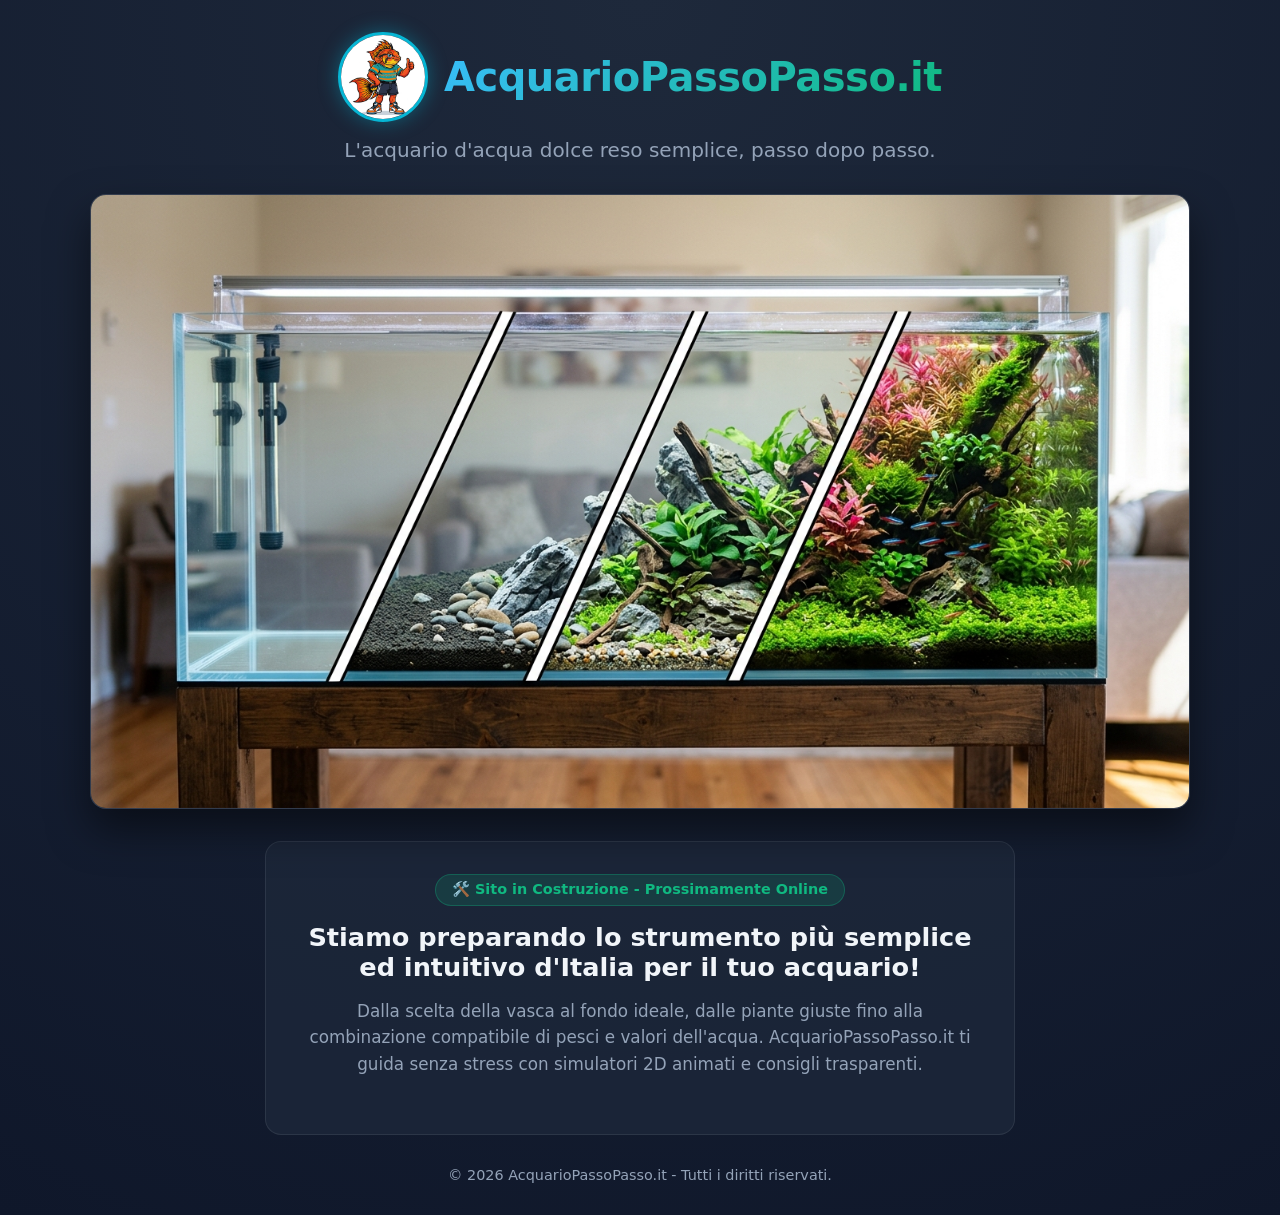
==== index.html @ c5d85006 "Add files via upload" ====
<!DOCTYPE html>
<html lang="it">
<head>
  <meta charset="UTF-8">
  <meta name="viewport" content="width=device-width, initial-scale=1.0">
  <title>AcquarioPassoPasso.it - Il tuo acquario d'acqua dolce semplice, passo dopo passo</title>
  <style>
    :root {
      --bg-dark: #0f172a;
      --card-bg: rgba(30, 41, 59, 0.75);
      --accent-green: #10b981;
      --accent-teal: #06b6d4;
      --accent-orange: #f97316;
      --text-main: #f8fafc;
      --text-muted: #94a3b8;
    }
    * { box-sizing: border-box; margin: 0; padding: 0; font-family: 'Segoe UI', system-ui, -apple-system, sans-serif; }
    body {
      background: radial-gradient(circle at top center, #1e293b 0%, #0f172a 100%);
      color: var(--text-main);
      min-height: 100vh;
      display: flex;
      flex-direction: column;
      align-items: center;
      justify-content: space-between;
      padding: 2rem 1rem;
    }
    header {
      text-align: center;
      margin-bottom: 2rem;
    }
    .brand-logo-container {
      display: flex;
      align-items: center;
      justify-content: center;
      gap: 1rem;
      margin-bottom: 1rem;
    }
    .mascot-img {
      width: 90px;
      height: 90px;
      border-radius: 50%;
      object-fit: cover;
      box-shadow: 0 0 20px rgba(6, 182, 212, 0.4);
      border: 3px solid var(--accent-teal);
    }
    h1 {
      font-size: 2.5rem;
      background: linear-gradient(135deg, #38bdf8 0%, #10b981 100%);
      -webkit-background-clip: text;
      -webkit-text-fill-color: transparent;
      font-weight: 800;
      letter-spacing: -0.5px;
    }
    p.tagline {
      font-size: 1.25rem;
      color: var(--text-muted);
      margin-top: 0.5rem;
    }
    .hero-banner-container {
      width: 100%;
      max-width: 1100px;
      background: var(--card-bg);
      border: 1px solid rgba(255, 255, 255, 0.1);
      border-radius: 16px;
      overflow: hidden;
      box-shadow: 0 20px 40px rgba(0,0,0,0.5);
      backdrop-filter: blur(10px);
      margin-bottom: 2rem;
    }
    .hero-banner-img {
      width: 100%;
      height: auto;
      display: block;
    }
    .content-box {
      max-width: 750px;
      text-align: center;
      background: var(--card-bg);
      padding: 2rem;
      border-radius: 16px;
      border: 1px solid rgba(255, 255, 255, 0.08);
      margin-bottom: 2rem;
    }
    .content-box h2 {
      font-size: 1.6rem;
      color: #f1f5f9;
      margin-bottom: 1rem;
    }
    .content-box p {
      color: var(--text-muted);
      line-height: 1.6;
      margin-bottom: 1.5rem;
      font-size: 1.05rem;
    }
    .badge-pill {
      display: inline-block;
      background: rgba(16, 185, 129, 0.15);
      color: var(--accent-green);
      padding: 0.4rem 1rem;
      border-radius: 50px;
      font-size: 0.9rem;
      font-weight: 600;
      border: 1px solid rgba(16, 185, 129, 0.3);
      margin-bottom: 1rem;
    }
    footer {
      color: var(--text-muted);
      font-size: 0.9rem;
      text-align: center;
    }
  </style>
</head>
<body>
  <header>
    <div class="brand-logo-container">
      <img class="mascot-img" src="assets/mascot_logo.jpg" alt="Mascotte Apistogramma Cacatuoides">
      <h1>AcquarioPassoPasso.it</h1>
    </div>
    <p class="tagline">L'acquario d'acqua dolce reso semplice, passo dopo passo.</p>
  </header>

  <main class="hero-banner-container">
    <img class="hero-banner-img" src="assets/homepage_hero_timeline.jpg" alt="Evoluzione in 4 fasi dell'acquario">
  </main>

  <div class="content-box">
    <span class="badge-pill">🛠️ Sito in Costruzione - Prossimamente Online</span>
    <h2>Stiamo preparando lo strumento più semplice ed intuitivo d'Italia per il tuo acquario!</h2>
    <p>
      Dalla scelta della vasca al fondo ideale, dalle piante giuste fino alla combinazione compatibile di pesci e valori dell'acqua. 
      AcquarioPassoPasso.it ti guida senza stress con simulatori 2D animati e consigli trasparenti.
    </p>
  </div>

  <footer>
    &copy; 2026 AcquarioPassoPasso.it - Tutti i diritti riservati.
  </footer>
</body>
</html>
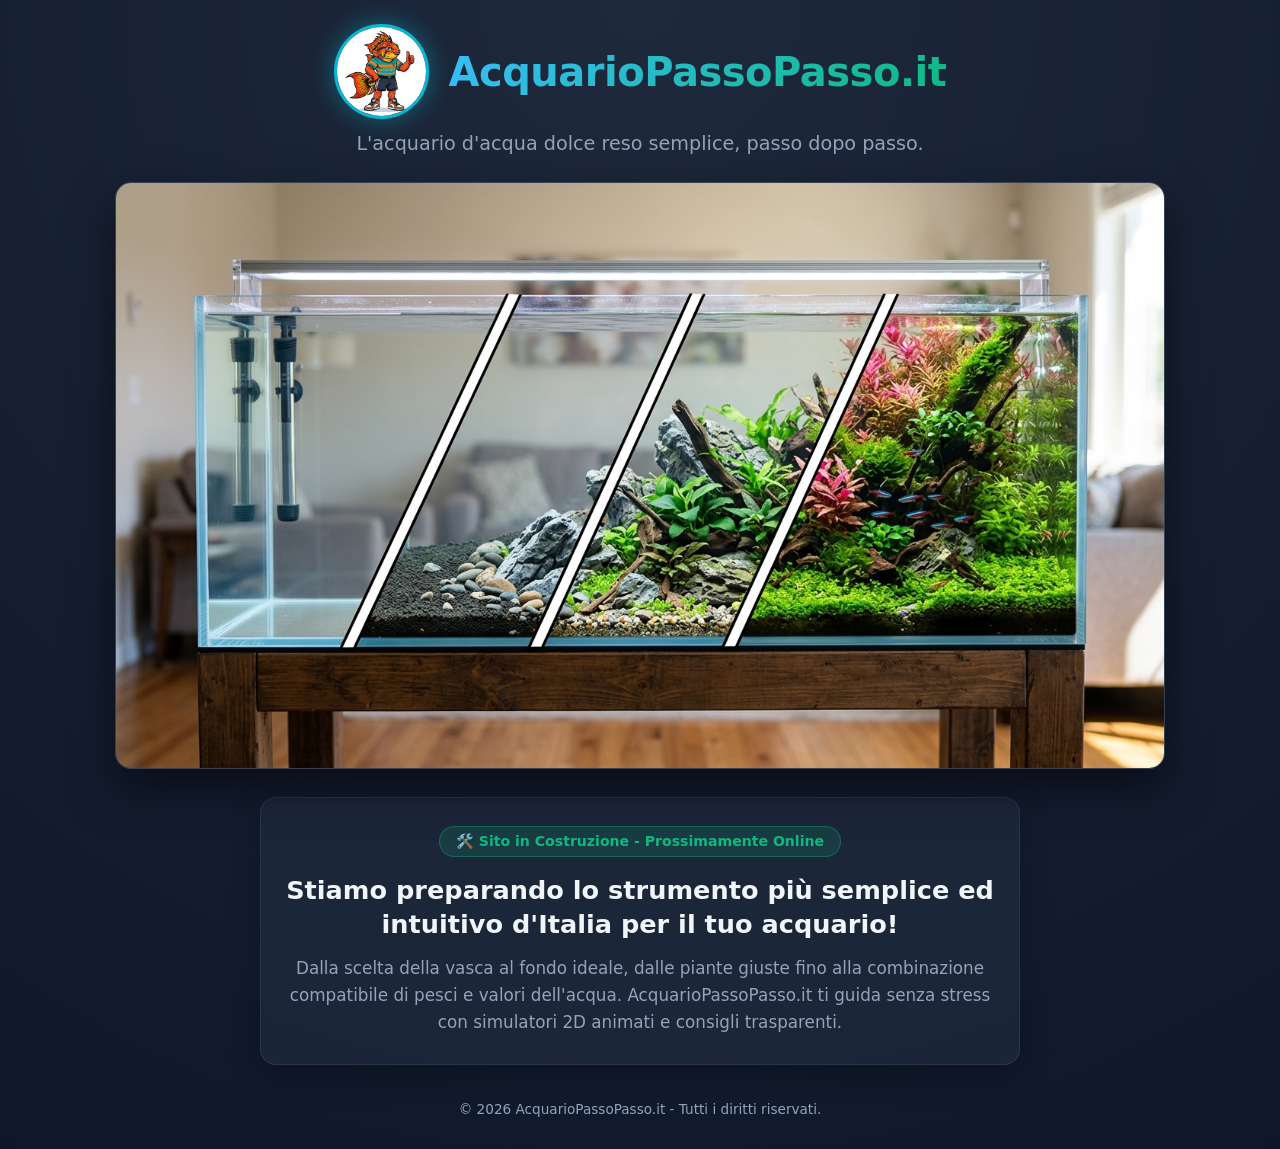
==== commit 647b15a9: "Update mobile responsive layout, badge mascot logo and V6 hero banner: index.html" ====
--- a/index.html
+++ b/index.html
@@ -3,18 +3,23 @@
 <head>
   <meta charset="UTF-8">
   <meta name="viewport" content="width=device-width, initial-scale=1.0">
-  <title>AcquarioPassoPasso.it - Il tuo acquario d'acqua dolce semplice, passo dopo passo</title>
+  <title>AcquarioPassoPasso.it - L'acquario d'acqua dolce semplice, passo dopo passo</title>
   <style>
     :root {
       --bg-dark: #0f172a;
-      --card-bg: rgba(30, 41, 59, 0.75);
+      --card-bg: rgba(30, 41, 59, 0.85);
       --accent-green: #10b981;
       --accent-teal: #06b6d4;
       --accent-orange: #f97316;
       --text-main: #f8fafc;
       --text-muted: #94a3b8;
     }
-    * { box-sizing: border-box; margin: 0; padding: 0; font-family: 'Segoe UI', system-ui, -apple-system, sans-serif; }
+    * { 
+      box-sizing: border-box; 
+      margin: 0; 
+      padding: 0; 
+      font-family: 'Segoe UI', system-ui, -apple-system, sans-serif; 
+    }
     body {
       background: radial-gradient(circle at top center, #1e293b 0%, #0f172a 100%);
       color: var(--text-main);
@@ -23,50 +28,60 @@
       flex-direction: column;
       align-items: center;
       justify-content: space-between;
-      padding: 2rem 1rem;
+      padding: 1.5rem 1rem;
+      overflow-x: hidden;
     }
     header {
       text-align: center;
-      margin-bottom: 2rem;
+      margin-bottom: 1.5rem;
+      width: 100%;
+      max-width: 900px;
     }
     .brand-logo-container {
       display: flex;
+      flex-direction: row;
       align-items: center;
       justify-content: center;
-      gap: 1rem;
-      margin-bottom: 1rem;
+      gap: 1.25rem;
+      margin-bottom: 0.75rem;
+      flex-wrap: wrap;
     }
     .mascot-img {
-      width: 90px;
-      height: 90px;
+      width: 95px;
+      height: 95px;
       border-radius: 50%;
       object-fit: cover;
-      box-shadow: 0 0 20px rgba(6, 182, 212, 0.4);
+      box-shadow: 0 0 25px rgba(6, 182, 212, 0.45);
       border: 3px solid var(--accent-teal);
+      flex-shrink: 0;
+      background: #0f172a;
     }
     h1 {
-      font-size: 2.5rem;
+      font-size: clamp(1.75rem, 5vw, 2.5rem);
       background: linear-gradient(135deg, #38bdf8 0%, #10b981 100%);
       -webkit-background-clip: text;
       -webkit-text-fill-color: transparent;
       font-weight: 800;
       letter-spacing: -0.5px;
+      line-height: 1.2;
+      text-align: center;
     }
     p.tagline {
-      font-size: 1.25rem;
+      font-size: clamp(0.95rem, 3.5vw, 1.2rem);
       color: var(--text-muted);
-      margin-top: 0.5rem;
+      margin-top: 0.4rem;
+      line-height: 1.4;
     }
     .hero-banner-container {
       width: 100%;
-      max-width: 1100px;
+      max-width: 1050px;
       background: var(--card-bg);
-      border: 1px solid rgba(255, 255, 255, 0.1);
+      border: 1px solid rgba(255, 255, 255, 0.12);
       border-radius: 16px;
       overflow: hidden;
-      box-shadow: 0 20px 40px rgba(0,0,0,0.5);
+      box-shadow: 0 20px 45px rgba(0,0,0,0.55);
       backdrop-filter: blur(10px);
-      margin-bottom: 2rem;
+      margin-bottom: 1.75rem;
     }
     .hero-banner-img {
       width: 100%;
@@ -74,24 +89,26 @@
       display: block;
     }
     .content-box {
-      max-width: 750px;
+      max-width: 760px;
+      width: 100%;
       text-align: center;
       background: var(--card-bg);
-      padding: 2rem;
+      padding: 1.75rem 1.25rem;
       border-radius: 16px;
       border: 1px solid rgba(255, 255, 255, 0.08);
-      margin-bottom: 2rem;
+      margin-bottom: 1.75rem;
+      box-shadow: 0 10px 30px rgba(0,0,0,0.3);
     }
     .content-box h2 {
-      font-size: 1.6rem;
+      font-size: clamp(1.25rem, 4vw, 1.6rem);
       color: #f1f5f9;
-      margin-bottom: 1rem;
+      margin-bottom: 0.85rem;
+      line-height: 1.35;
     }
     .content-box p {
       color: var(--text-muted);
       line-height: 1.6;
-      margin-bottom: 1.5rem;
-      font-size: 1.05rem;
+      font-size: clamp(0.95rem, 3vw, 1.05rem);
     }
     .badge-pill {
       display: inline-block;
@@ -99,15 +116,37 @@
       color: var(--accent-green);
       padding: 0.4rem 1rem;
       border-radius: 50px;
-      font-size: 0.9rem;
+      font-size: 0.88rem;
       font-weight: 600;
-      border: 1px solid rgba(16, 185, 129, 0.3);
+      border: 1px solid rgba(16, 185, 129, 0.35);
       margin-bottom: 1rem;
     }
     footer {
       color: var(--text-muted);
-      font-size: 0.9rem;
+      font-size: 0.85rem;
       text-align: center;
+      padding: 0.5rem 0;
+    }
+
+    /* Mobile optimization */
+    @media (max-width: 640px) {
+      body {
+        padding: 1.25rem 0.75rem;
+      }
+      .brand-logo-container {
+        flex-direction: column;
+        gap: 0.75rem;
+      }
+      .mascot-img {
+        width: 85px;
+        height: 85px;
+      }
+      .hero-banner-container {
+        border-radius: 12px;
+      }
+      .content-box {
+        padding: 1.5rem 1rem;
+      }
     }
   </style>
 </head>
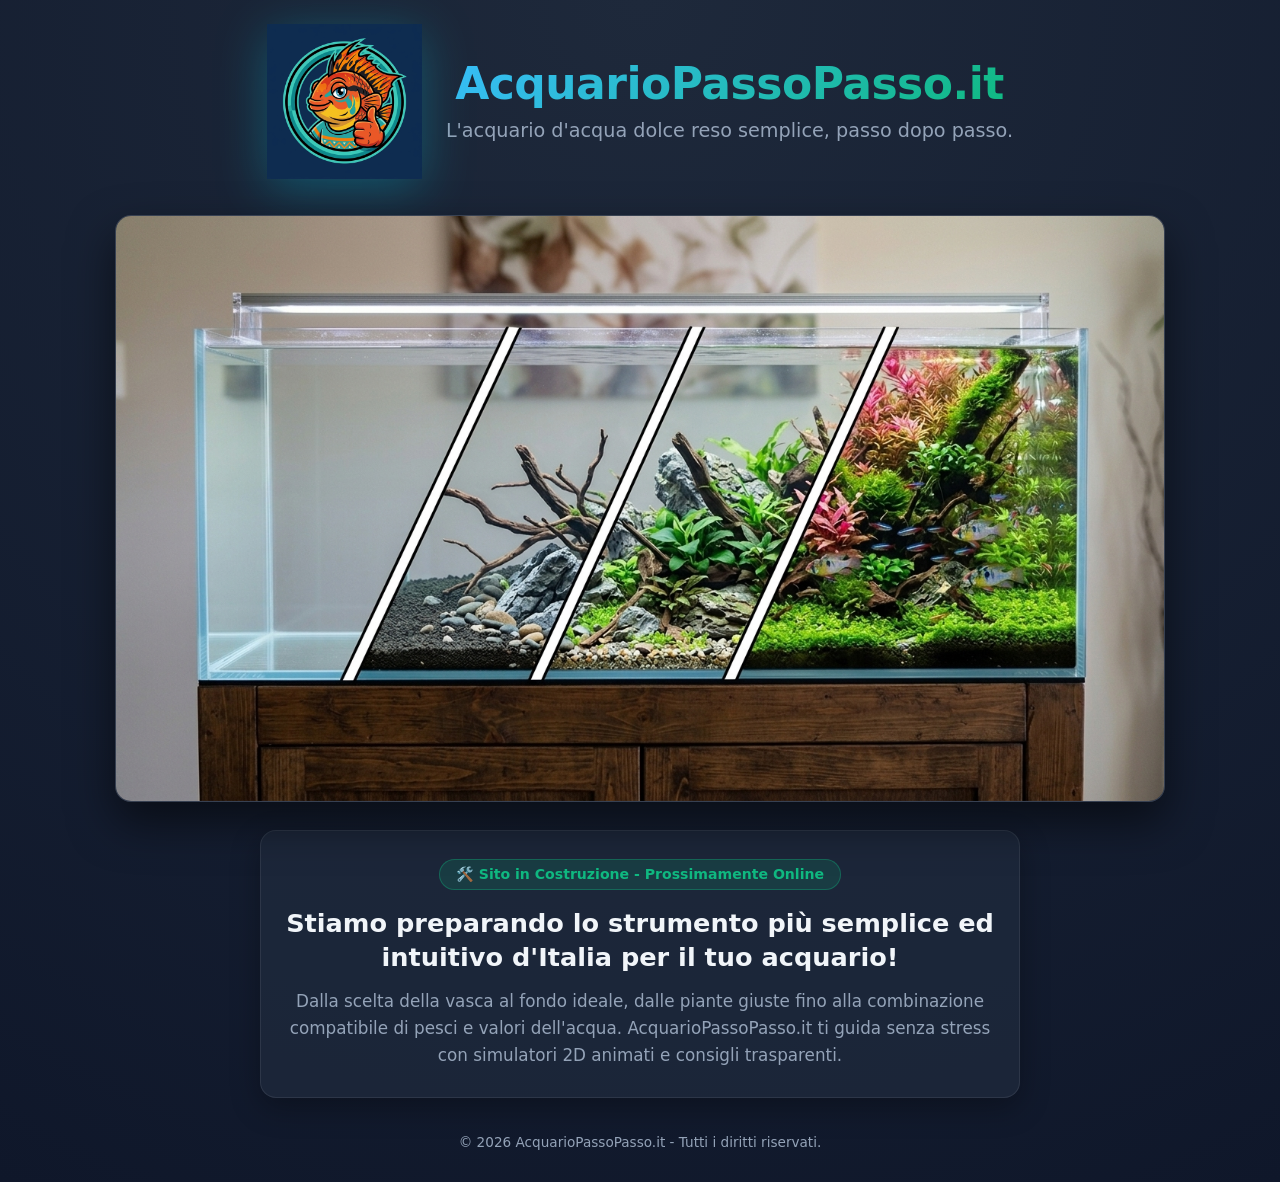
==== commit c9a27dce: "Update homepage banner V7 and enlarge mascot badge logo: index.html" ====
--- a/index.html
+++ b/index.html
@@ -42,22 +42,29 @@
       flex-direction: row;
       align-items: center;
       justify-content: center;
-      gap: 1.25rem;
+      gap: 1.5rem;
       margin-bottom: 0.75rem;
       flex-wrap: wrap;
     }
     .mascot-img {
-      width: 95px;
-      height: 95px;
-      border-radius: 50%;
-      object-fit: cover;
-      box-shadow: 0 0 25px rgba(6, 182, 212, 0.45);
-      border: 3px solid var(--accent-teal);
+      width: clamp(120px, 15vw, 155px);
+      height: auto;
+      aspect-ratio: 1/1;
+      object-fit: contain;
+      filter: drop-shadow(0 10px 25px rgba(6, 182, 212, 0.35));
+      border: none;
+      border-radius: 0;
+      background: transparent;
       flex-shrink: 0;
-      background: #0f172a;
+    }
+    .brand-text-container {
+      display: flex;
+      flex-direction: column;
+      align-items: center;
+      justify-content: center;
     }
     h1 {
-      font-size: clamp(1.75rem, 5vw, 2.5rem);
+      font-size: clamp(1.85rem, 5.5vw, 2.75rem);
       background: linear-gradient(135deg, #38bdf8 0%, #10b981 100%);
       -webkit-background-clip: text;
       -webkit-text-fill-color: transparent;
@@ -71,6 +78,7 @@
       color: var(--text-muted);
       margin-top: 0.4rem;
       line-height: 1.4;
+      text-align: center;
     }
     .hero-banner-container {
       width: 100%;
@@ -135,11 +143,10 @@
       }
       .brand-logo-container {
         flex-direction: column;
-        gap: 0.75rem;
+        gap: 0.85rem;
       }
       .mascot-img {
-        width: 85px;
-        height: 85px;
+        width: 125px;
       }
       .hero-banner-container {
         border-radius: 12px;
@@ -154,9 +161,11 @@
   <header>
     <div class="brand-logo-container">
       <img class="mascot-img" src="assets/mascot_logo.jpg" alt="Mascotte Apistogramma Cacatuoides">
-      <h1>AcquarioPassoPasso.it</h1>
+      <div class="brand-text-container">
+        <h1>AcquarioPassoPasso.it</h1>
+        <p class="tagline">L'acquario d'acqua dolce reso semplice, passo dopo passo.</p>
+      </div>
     </div>
-    <p class="tagline">L'acquario d'acqua dolce reso semplice, passo dopo passo.</p>
   </header>
 
   <main class="hero-banner-container">
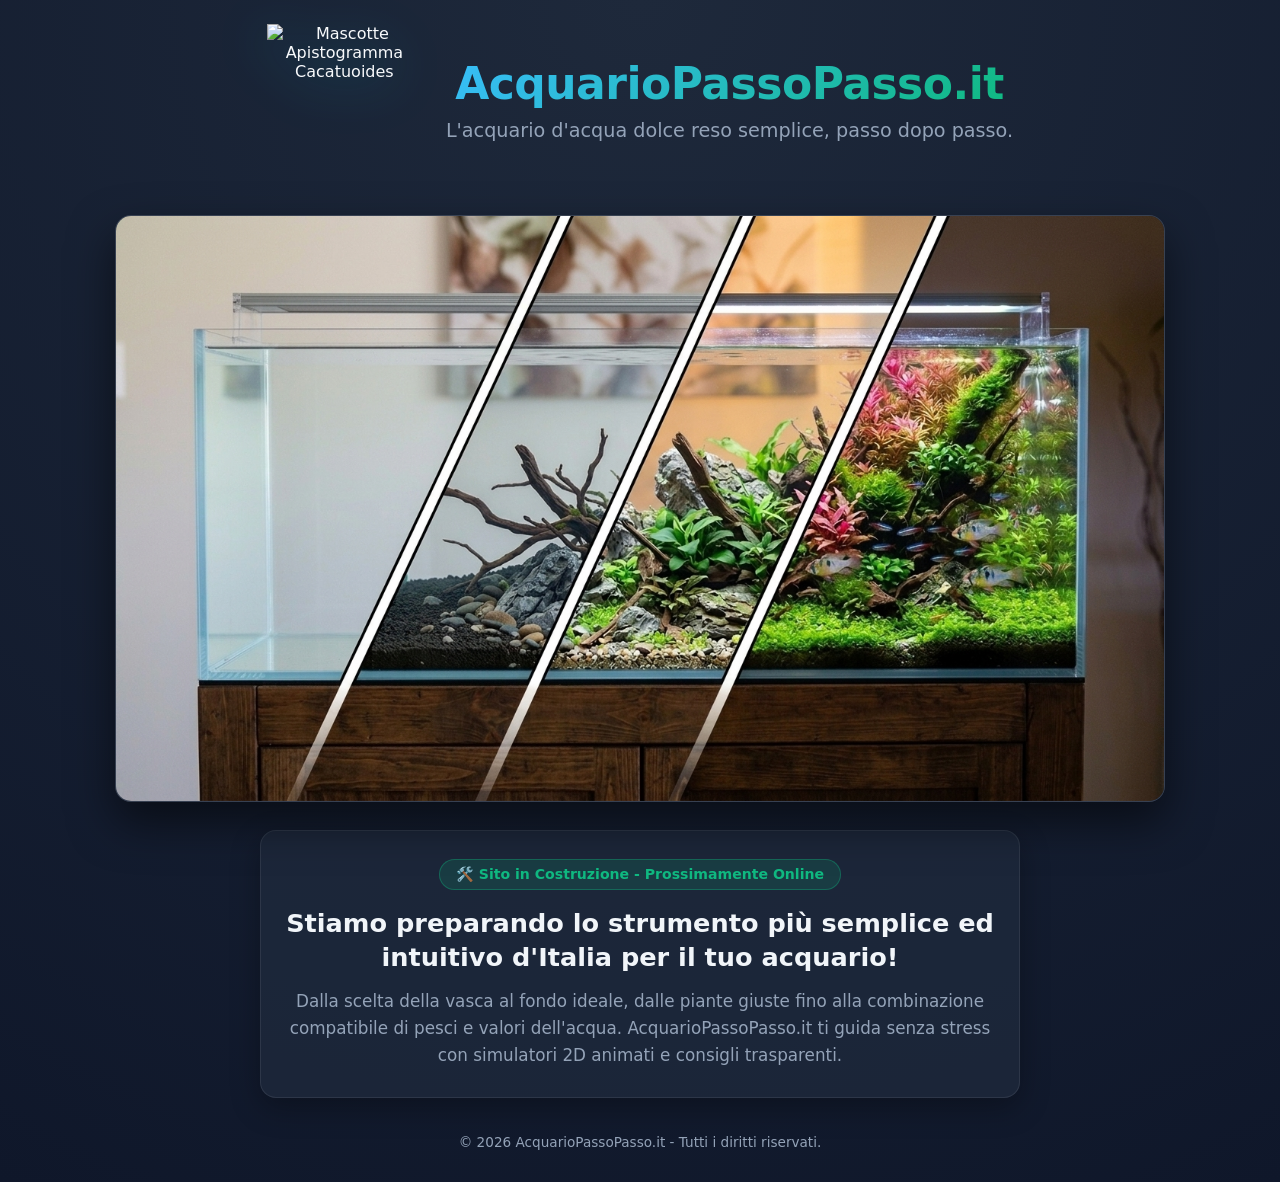
==== commit 8f669812: "Add transparent PNG mascot logo: index.html" ====
--- a/index.html
+++ b/index.html
@@ -51,7 +51,7 @@
       height: auto;
       aspect-ratio: 1/1;
       object-fit: contain;
-      filter: drop-shadow(0 10px 25px rgba(6, 182, 212, 0.35));
+      filter: drop-shadow(0 10px 25px rgba(6, 182, 212, 0.4));
       border: none;
       border-radius: 0;
       background: transparent;
@@ -160,7 +160,7 @@
 <body>
   <header>
     <div class="brand-logo-container">
-      <img class="mascot-img" src="assets/mascot_logo.jpg" alt="Mascotte Apistogramma Cacatuoides">
+      <img class="mascot-img" src="assets/mascot_logo.png" alt="Mascotte Apistogramma Cacatuoides">
       <div class="brand-text-container">
         <h1>AcquarioPassoPasso.it</h1>
         <p class="tagline">L'acquario d'acqua dolce reso semplice, passo dopo passo.</p>
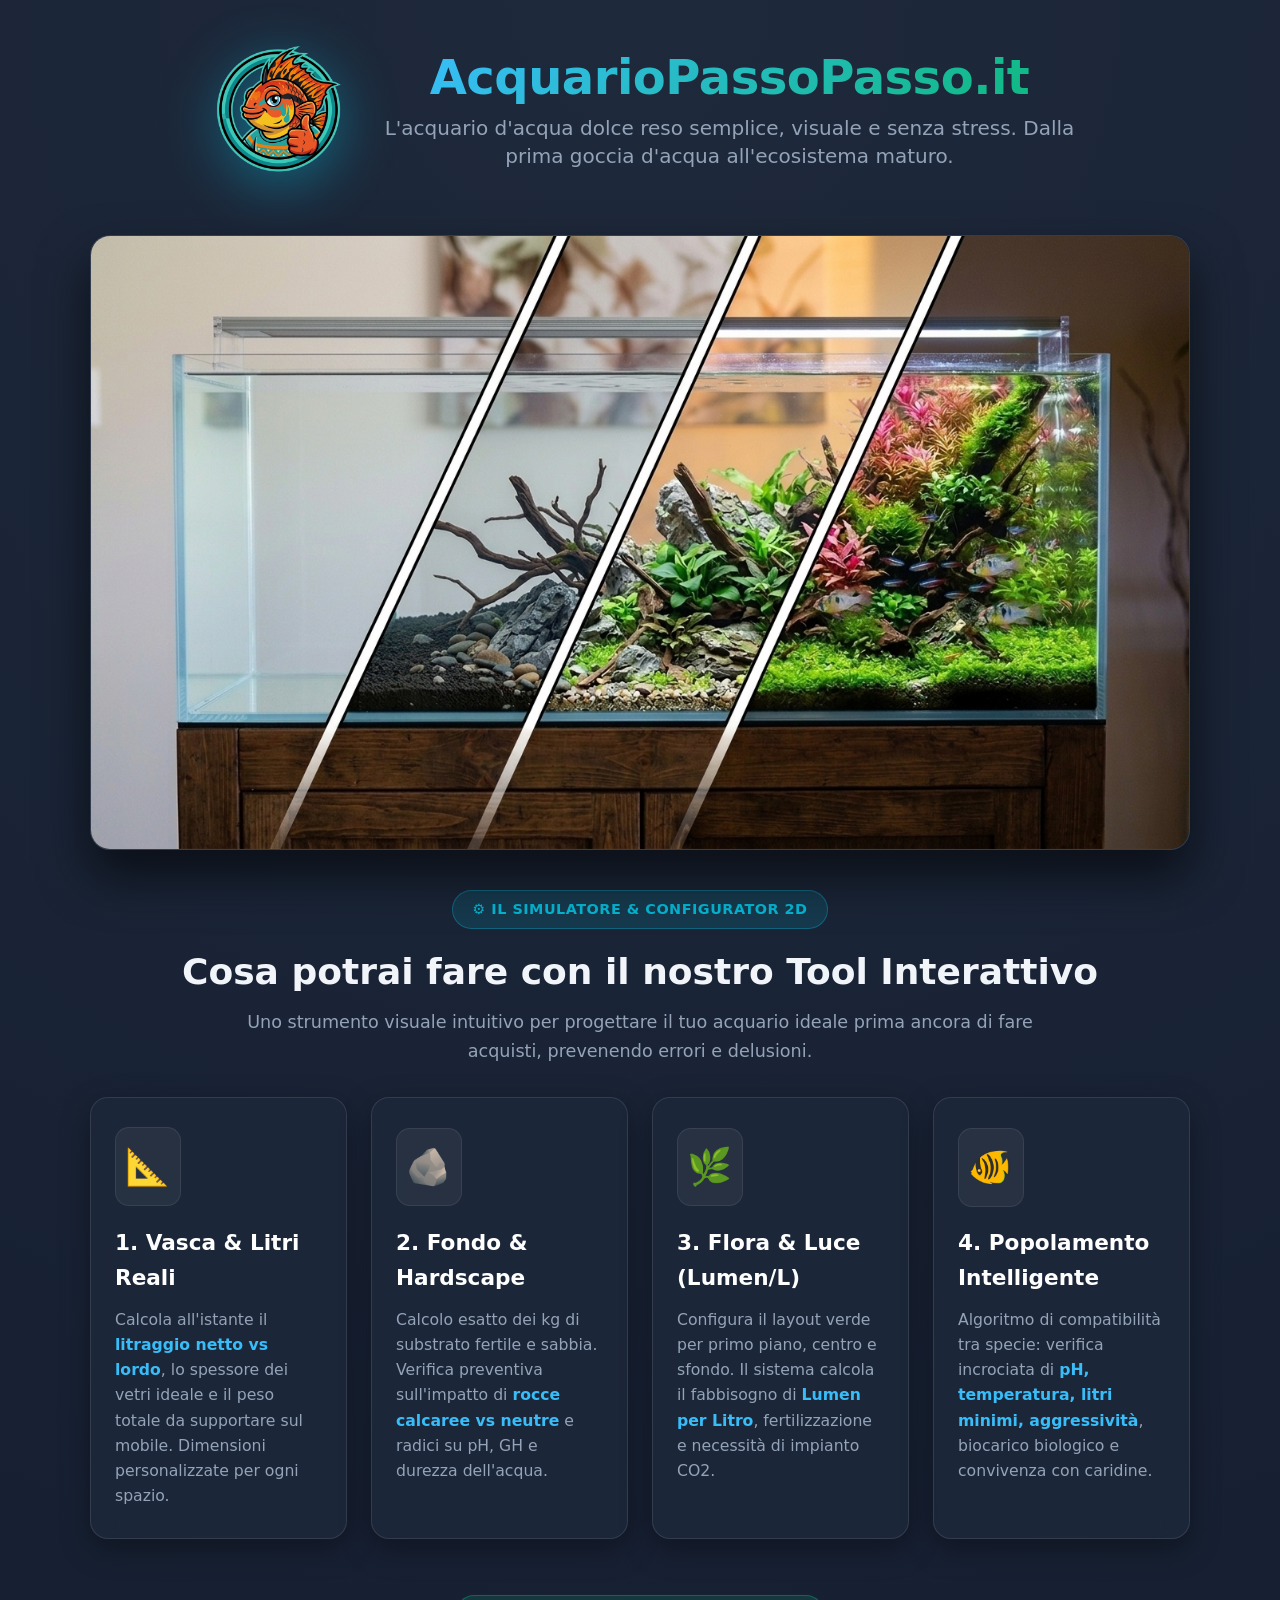
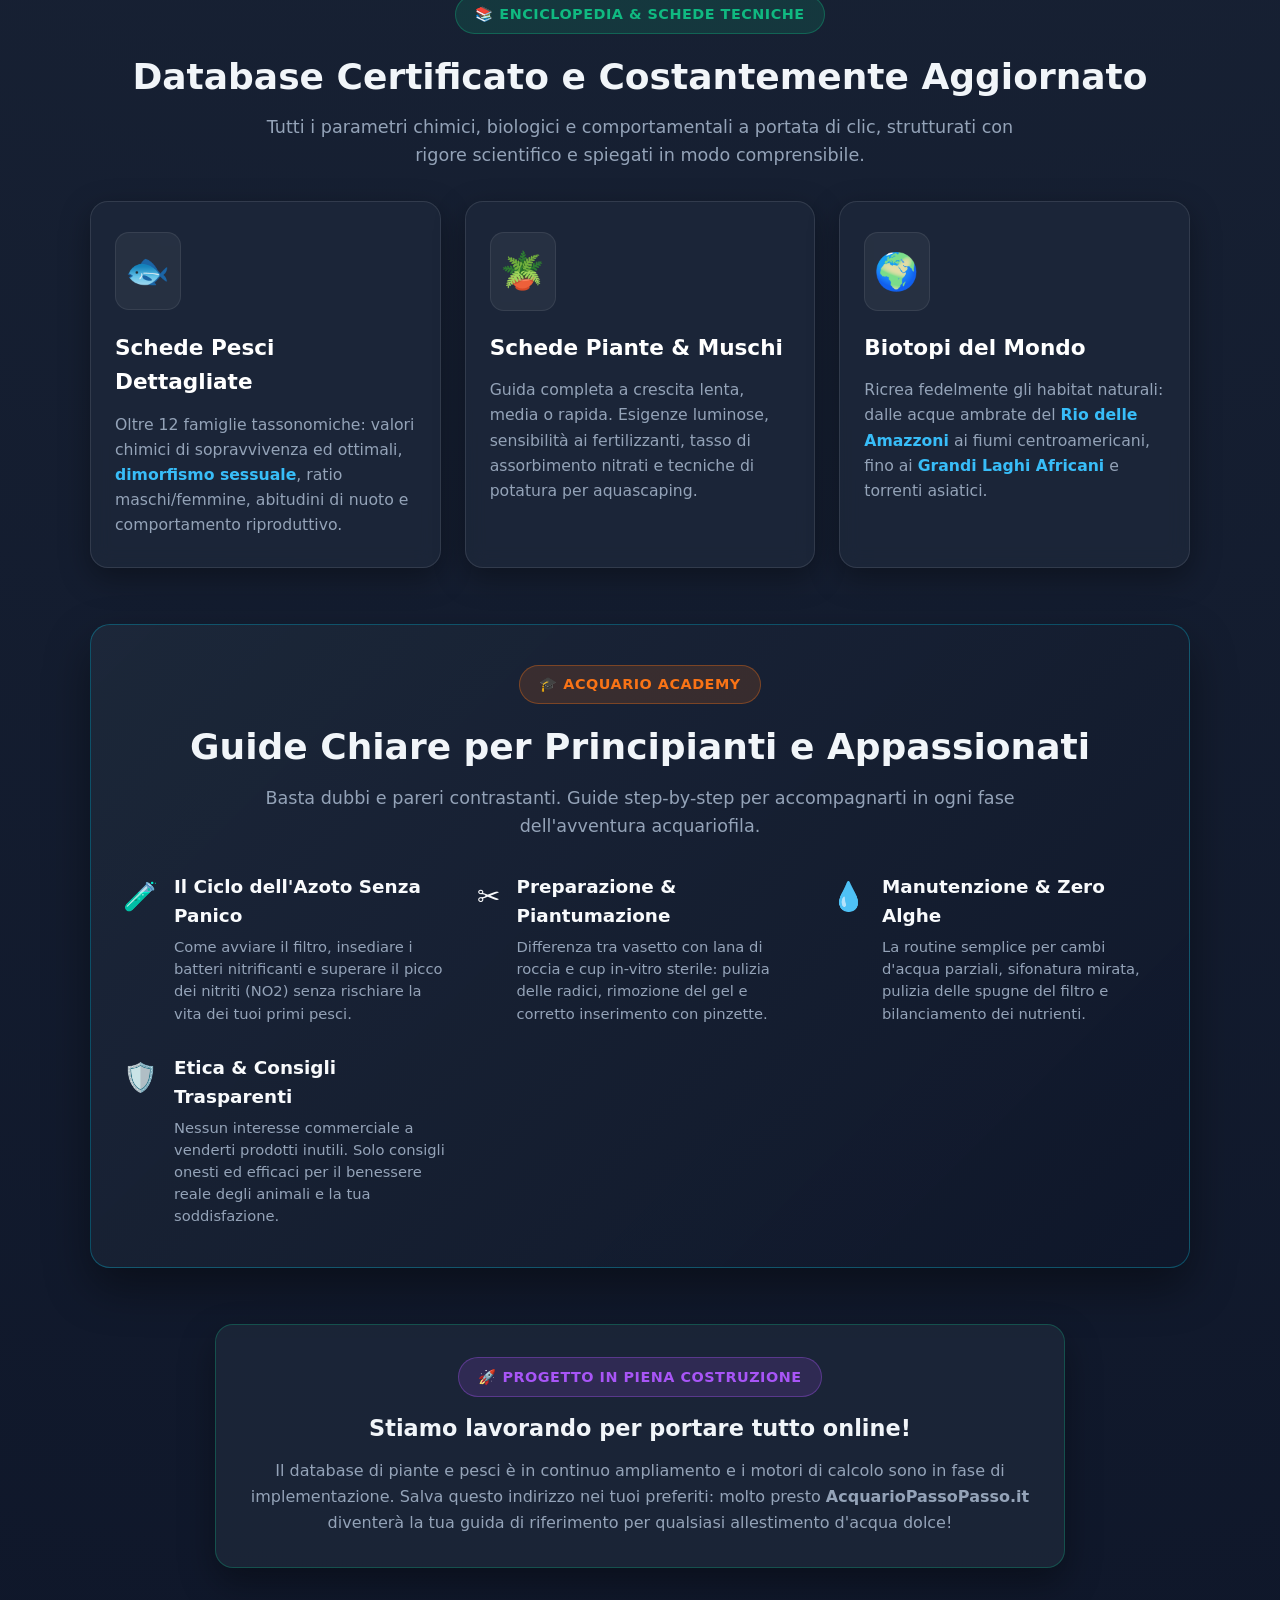
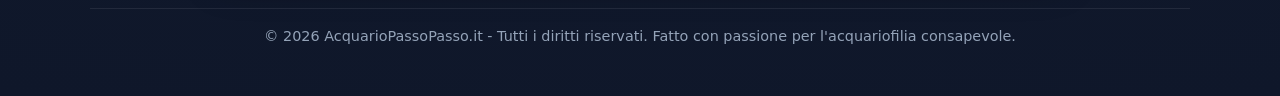
==== commit 78d26c19: "Add comprehensive project overview, simulator features, academy and encyclopaedia sections: index.ht" ====
--- a/index.html
+++ b/index.html
@@ -3,16 +3,21 @@
 <head>
   <meta charset="UTF-8">
   <meta name="viewport" content="width=device-width, initial-scale=1.0">
-  <title>AcquarioPassoPasso.it - L'acquario d'acqua dolce semplice, passo dopo passo</title>
+  <title>AcquarioPassoPasso.it - La Guida & Simulatore per il tuo Acquario d'Acqua Dolce</title>
   <style>
     :root {
       --bg-dark: #0f172a;
-      --card-bg: rgba(30, 41, 59, 0.85);
+      --bg-card: rgba(30, 41, 59, 0.75);
+      --bg-card-hover: rgba(30, 41, 59, 0.95);
       --accent-green: #10b981;
       --accent-teal: #06b6d4;
+      --accent-blue: #38bdf8;
       --accent-orange: #f97316;
+      --accent-purple: #a855f7;
       --text-main: #f8fafc;
       --text-muted: #94a3b8;
+      --border-light: rgba(255, 255, 255, 0.1);
+      --border-accent: rgba(6, 182, 212, 0.35);
     }
     * { 
       box-sizing: border-box; 
@@ -27,15 +32,21 @@
       display: flex;
       flex-direction: column;
       align-items: center;
-      justify-content: space-between;
-      padding: 1.5rem 1rem;
+      padding: 2rem 1.25rem;
       overflow-x: hidden;
+      line-height: 1.6;
+    }
+    .main-container {
+      width: 100%;
+      max-width: 1100px;
+      display: flex;
+      flex-direction: column;
+      align-items: center;
     }
     header {
       text-align: center;
-      margin-bottom: 1.5rem;
-      width: 100%;
-      max-width: 900px;
+      margin-bottom: 2rem;
+      width: 100%;
     }
     .brand-logo-container {
       display: flex;
@@ -43,7 +54,7 @@
       align-items: center;
       justify-content: center;
       gap: 1.5rem;
-      margin-bottom: 0.75rem;
+      margin-bottom: 1rem;
       flex-wrap: wrap;
     }
     .mascot-img {
@@ -51,11 +62,15 @@
       height: auto;
       aspect-ratio: 1/1;
       object-fit: contain;
-      filter: drop-shadow(0 10px 25px rgba(6, 182, 212, 0.4));
+      filter: drop-shadow(0 12px 28px rgba(6, 182, 212, 0.45));
       border: none;
       border-radius: 0;
       background: transparent;
       flex-shrink: 0;
+      transition: transform 0.3s ease;
+    }
+    .mascot-img:hover {
+      transform: scale(1.05) rotate(2deg);
     }
     .brand-text-container {
       display: flex;
@@ -64,7 +79,7 @@
       justify-content: center;
     }
     h1 {
-      font-size: clamp(1.85rem, 5.5vw, 2.75rem);
+      font-size: clamp(2rem, 5.5vw, 3rem);
       background: linear-gradient(135deg, #38bdf8 0%, #10b981 100%);
       -webkit-background-clip: text;
       -webkit-text-fill-color: transparent;
@@ -74,72 +89,226 @@
       text-align: center;
     }
     p.tagline {
-      font-size: clamp(0.95rem, 3.5vw, 1.2rem);
-      color: var(--text-muted);
-      margin-top: 0.4rem;
+      font-size: clamp(1rem, 3.5vw, 1.25rem);
+      color: var(--text-muted);
+      margin-top: 0.5rem;
       line-height: 1.4;
       text-align: center;
-    }
+      max-width: 700px;
+    }
+
+    /* Hero Banner */
     .hero-banner-container {
       width: 100%;
-      max-width: 1050px;
-      background: var(--card-bg);
-      border: 1px solid rgba(255, 255, 255, 0.12);
-      border-radius: 16px;
+      background: var(--bg-card);
+      border: 1px solid var(--border-light);
+      border-radius: 20px;
       overflow: hidden;
-      box-shadow: 0 20px 45px rgba(0,0,0,0.55);
-      backdrop-filter: blur(10px);
-      margin-bottom: 1.75rem;
+      box-shadow: 0 25px 50px rgba(0,0,0,0.6);
+      backdrop-filter: blur(12px);
+      margin-bottom: 2.5rem;
+      transition: border-color 0.3s ease;
+    }
+    .hero-banner-container:hover {
+      border-color: var(--border-accent);
     }
     .hero-banner-img {
       width: 100%;
       height: auto;
       display: block;
     }
-    .content-box {
-      max-width: 760px;
-      width: 100%;
-      text-align: center;
-      background: var(--card-bg);
-      padding: 1.75rem 1.25rem;
-      border-radius: 16px;
-      border: 1px solid rgba(255, 255, 255, 0.08);
-      margin-bottom: 1.75rem;
-      box-shadow: 0 10px 30px rgba(0,0,0,0.3);
-    }
-    .content-box h2 {
-      font-size: clamp(1.25rem, 4vw, 1.6rem);
-      color: #f1f5f9;
-      margin-bottom: 0.85rem;
-      line-height: 1.35;
-    }
-    .content-box p {
-      color: var(--text-muted);
-      line-height: 1.6;
-      font-size: clamp(0.95rem, 3vw, 1.05rem);
+
+    /* Section styling */
+    .section-title-wrap {
+      text-align: center;
+      margin-bottom: 2rem;
+      width: 100%;
     }
     .badge-pill {
       display: inline-block;
       background: rgba(16, 185, 129, 0.15);
       color: var(--accent-green);
-      padding: 0.4rem 1rem;
+      padding: 0.45rem 1.2rem;
       border-radius: 50px;
-      font-size: 0.88rem;
+      font-size: 0.9rem;
+      font-weight: 700;
+      border: 1px solid rgba(16, 185, 129, 0.35);
+      margin-bottom: 0.85rem;
+      letter-spacing: 0.5px;
+      text-transform: uppercase;
+    }
+    .badge-pill.orange {
+      background: rgba(249, 115, 22, 0.15);
+      color: var(--accent-orange);
+      border-color: rgba(249, 115, 22, 0.35);
+    }
+    .badge-pill.teal {
+      background: rgba(6, 182, 212, 0.15);
+      color: var(--accent-teal);
+      border-color: rgba(6, 182, 212, 0.35);
+    }
+    .badge-pill.purple {
+      background: rgba(168, 85, 247, 0.15);
+      color: var(--accent-purple);
+      border-color: rgba(168, 85, 247, 0.35);
+    }
+    h2.section-title {
+      font-size: clamp(1.6rem, 4vw, 2.25rem);
+      color: #f1f5f9;
+      font-weight: 800;
+      margin-bottom: 0.5rem;
+    }
+    p.section-subtitle {
+      color: var(--text-muted);
+      font-size: clamp(0.95rem, 2.5vw, 1.1rem);
+      max-width: 800px;
+      margin: 0 auto;
+    }
+
+    /* Feature Grid */
+    .features-grid {
+      display: grid;
+      grid-template-columns: repeat(auto-fit, minmax(250px, 1fr));
+      gap: 1.5rem;
+      width: 100%;
+      margin-bottom: 3.5rem;
+    }
+    .feature-card {
+      background: var(--bg-card);
+      border: 1px solid var(--border-light);
+      padding: 1.85rem 1.5rem;
+      border-radius: 18px;
+      box-shadow: 0 10px 30px rgba(0,0,0,0.35);
+      backdrop-filter: blur(10px);
+      transition: all 0.3s cubic-bezier(0.4, 0, 0.2, 1);
+      display: flex;
+      flex-direction: column;
+      position: relative;
+      overflow: hidden;
+    }
+    .feature-card::before {
+      content: '';
+      position: absolute;
+      top: 0;
+      left: 0;
+      right: 0;
+      height: 3px;
+      background: linear-gradient(90deg, var(--accent-teal), var(--accent-green));
+      opacity: 0;
+      transition: opacity 0.3s ease;
+    }
+    .feature-card:hover {
+      background: var(--bg-card-hover);
+      transform: translateY(-5px);
+      border-color: var(--border-accent);
+      box-shadow: 0 15px 40px rgba(6, 182, 212, 0.15);
+    }
+    .feature-card:hover::before {
+      opacity: 1;
+    }
+    .feature-icon {
+      font-size: 2.25rem;
+      margin-bottom: 1.25rem;
+      display: inline-block;
+      width: fit-content;
+      padding: 0.6rem;
+      background: rgba(255, 255, 255, 0.05);
+      border-radius: 14px;
+      border: 1px solid rgba(255, 255, 255, 0.08);
+    }
+    .feature-card h3 {
+      font-size: 1.35rem;
+      color: #ffffff;
+      margin-bottom: 0.75rem;
+      font-weight: 700;
+    }
+    .feature-card p {
+      color: var(--text-muted);
+      font-size: 0.98rem;
+      line-height: 1.6;
+    }
+    .feature-card .highlight {
+      color: #38bdf8;
       font-weight: 600;
-      border: 1px solid rgba(16, 185, 129, 0.35);
-      margin-bottom: 1rem;
-    }
+    }
+
+    /* Pillars / Highlights full-width section */
+    .pillar-box {
+      width: 100%;
+      background: linear-gradient(135deg, rgba(30, 41, 59, 0.85) 0%, rgba(15, 23, 42, 0.9) 100%);
+      border: 1px solid var(--border-accent);
+      border-radius: 20px;
+      padding: 2.5rem 2rem;
+      margin-bottom: 3.5rem;
+      box-shadow: 0 20px 45px rgba(0,0,0,0.4);
+    }
+    .pillar-header {
+      text-align: center;
+      margin-bottom: 2rem;
+    }
+    .pillar-grid {
+      display: grid;
+      grid-template-columns: repeat(auto-fit, minmax(280px, 1fr));
+      gap: 1.75rem;
+    }
+    .pillar-item {
+      display: flex;
+      gap: 1rem;
+      align-items: flex-start;
+    }
+    .pillar-icon {
+      font-size: 1.75rem;
+      flex-shrink: 0;
+      margin-top: 0.2rem;
+    }
+    .pillar-content h4 {
+      font-size: 1.15rem;
+      color: #f8fafc;
+      margin-bottom: 0.35rem;
+      font-weight: 700;
+    }
+    .pillar-content p {
+      font-size: 0.92rem;
+      color: var(--text-muted);
+      line-height: 1.5;
+    }
+
+    /* Status banner footer */
+    .status-box {
+      width: 100%;
+      max-width: 850px;
+      text-align: center;
+      background: var(--bg-card);
+      padding: 2rem 1.5rem;
+      border-radius: 18px;
+      border: 1px solid rgba(16, 185, 129, 0.3);
+      box-shadow: 0 15px 35px rgba(0,0,0,0.35);
+      margin-bottom: 2.5rem;
+    }
+    .status-box h3 {
+      font-size: 1.4rem;
+      color: #f1f5f9;
+      margin-bottom: 0.75rem;
+    }
+    .status-box p {
+      color: var(--text-muted);
+      font-size: 1rem;
+      line-height: 1.6;
+    }
+
     footer {
       color: var(--text-muted);
-      font-size: 0.85rem;
-      text-align: center;
-      padding: 0.5rem 0;
-    }
-
-    /* Mobile optimization */
+      font-size: 0.9rem;
+      text-align: center;
+      padding: 1rem 0;
+      width: 100%;
+      border-top: 1px solid rgba(255, 255, 255, 0.08);
+    }
+
+    /* Responsive */
     @media (max-width: 640px) {
       body {
-        padding: 1.25rem 0.75rem;
+        padding: 1.25rem 0.85rem;
       }
       .brand-logo-container {
         flex-direction: column;
@@ -149,40 +318,156 @@
         width: 125px;
       }
       .hero-banner-container {
-        border-radius: 12px;
-      }
-      .content-box {
-        padding: 1.5rem 1rem;
+        border-radius: 14px;
+        margin-bottom: 1.75rem;
+      }
+      .pillar-box {
+        padding: 1.75rem 1.25rem;
+      }
+      .features-grid {
+        gap: 1.15rem;
+        margin-bottom: 2.5rem;
       }
     }
   </style>
 </head>
 <body>
-  <header>
-    <div class="brand-logo-container">
-      <img class="mascot-img" src="assets/mascot_logo.png" alt="Mascotte Apistogramma Cacatuoides">
-      <div class="brand-text-container">
-        <h1>AcquarioPassoPasso.it</h1>
-        <p class="tagline">L'acquario d'acqua dolce reso semplice, passo dopo passo.</p>
+  <div class="main-container">
+    
+    <!-- HEADER BRAND -->
+    <header>
+      <div class="brand-logo-container">
+        <img class="mascot-img" src="assets/mascot_logo.png" alt="Mascotte Apistogramma Cacatuoides">
+        <div class="brand-text-container">
+          <h1>AcquarioPassoPasso.it</h1>
+          <p class="tagline">L'acquario d'acqua dolce reso semplice, visuale e senza stress. Dalla prima goccia d'acqua all'ecosistema maturo.</p>
+        </div>
+      </div>
+    </header>
+
+    <!-- HERO BANNER TIMELINE -->
+    <main class="hero-banner-container">
+      <img class="hero-banner-img" src="assets/homepage_hero_timeline.jpg" alt="Evoluzione in 4 fasi dell'acquario: Vasca, Hardscape, Piantumazione ed Ecosistema">
+    </main>
+
+    <!-- SEZIONE 1: IL CONFIGURATORE & TOOL INTERATTIVO -->
+    <section class="section-title-wrap">
+      <span class="badge-pill teal">⚙️ Il Simulatore & Configurator 2D</span>
+      <h2 class="section-title">Cosa potrai fare con il nostro Tool Interattivo</h2>
+      <p class="section-subtitle">Uno strumento visuale intuitivo per progettare il tuo acquario ideale prima ancora di fare acquisti, prevenendo errori e delusioni.</p>
+    </section>
+
+    <div class="features-grid">
+      <div class="feature-card">
+        <div class="feature-icon">📐</div>
+        <h3>1. Vasca & Litri Reali</h3>
+        <p>Calcola all'istante il <span class="highlight">litraggio netto vs lordo</span>, lo spessore dei vetri ideale e il peso totale da supportare sul mobile. Dimensioni personalizzate per ogni spazio.</p>
+      </div>
+
+      <div class="feature-card">
+        <div class="feature-icon">🪨</div>
+        <h3>2. Fondo & Hardscape</h3>
+        <p>Calcolo esatto dei kg di substrato fertile e sabbia. Verifica preventiva sull'impatto di <span class="highlight">rocce calcaree vs neutre</span> e radici su pH, GH e durezza dell'acqua.</p>
+      </div>
+
+      <div class="feature-card">
+        <div class="feature-icon">🌿</div>
+        <h3>3. Flora & Luce (Lumen/L)</h3>
+        <p>Configura il layout verde per primo piano, centro e sfondo. Il sistema calcola il fabbisogno di <span class="highlight">Lumen per Litro</span>, fertilizzazione e necessità di impianto CO2.</p>
+      </div>
+
+      <div class="feature-card">
+        <div class="feature-icon">🐠</div>
+        <h3>4. Popolamento Intelligente</h3>
+        <p>Algoritmo di compatibilità tra specie: verifica incrociata di <span class="highlight">pH, temperatura, litri minimi, aggressività</span>, biocarico biologico e convivenza con caridine.</p>
       </div>
     </div>
-  </header>
-
-  <main class="hero-banner-container">
-    <img class="hero-banner-img" src="assets/homepage_hero_timeline.jpg" alt="Evoluzione in 4 fasi dell'acquario">
-  </main>
-
-  <div class="content-box">
-    <span class="badge-pill">🛠️ Sito in Costruzione - Prossimamente Online</span>
-    <h2>Stiamo preparando lo strumento più semplice ed intuitivo d'Italia per il tuo acquario!</h2>
-    <p>
-      Dalla scelta della vasca al fondo ideale, dalle piante giuste fino alla combinazione compatibile di pesci e valori dell'acqua. 
-      AcquarioPassoPasso.it ti guida senza stress con simulatori 2D animati e consigli trasparenti.
-    </p>
+
+    <!-- SEZIONE 2: L'ENCICLOPEDIA TECNICA & SCHEDE -->
+    <section class="section-title-wrap">
+      <span class="badge-pill green">📚 Enciclopedia & Schede Tecniche</span>
+      <h2 class="section-title">Database Certificato e Costantemente Aggiornato</h2>
+      <p class="section-subtitle">Tutti i parametri chimici, biologici e comportamentali a portata di clic, strutturati con rigore scientifico e spiegati in modo comprensibile.</p>
+    </section>
+
+    <div class="features-grid">
+      <div class="feature-card">
+        <div class="feature-icon">🐟</div>
+        <h3>Schede Pesci Dettagliate</h3>
+        <p>Oltre 12 famiglie tassonomiche: valori chimici di sopravvivenza ed ottimali, <span class="highlight">dimorfismo sessuale</span>, ratio maschi/femmine, abitudini di nuoto e comportamento riproduttivo.</p>
+      </div>
+
+      <div class="feature-card">
+        <div class="feature-icon">🪴</div>
+        <h3>Schede Piante & Muschi</h3>
+        <p>Guida completa a crescita lenta, media o rapida. Esigenze luminose, sensibilità ai fertilizzanti, tasso di assorbimento nitrati e tecniche di potatura per aquascaping.</p>
+      </div>
+
+      <div class="feature-card">
+        <div class="feature-icon">🌍</div>
+        <h3>Biotopi del Mondo</h3>
+        <p>Ricrea fedelmente gli habitat naturali: dalle acque ambrate del <span class="highlight">Rio delle Amazzoni</span> ai fiumi centroamericani, fino ai <span class="highlight">Grandi Laghi Africani</span> e torrenti asiatici.</p>
+      </div>
+    </div>
+
+    <!-- SEZIONE 3: L'ACADEMY E LE GUIDE PRATICHE -->
+    <div class="pillar-box">
+      <div class="pillar-header">
+        <span class="badge-pill orange">🎓 Acquario Academy</span>
+        <h2 class="section-title">Guide Chiare per Principianti e Appassionati</h2>
+        <p class="section-subtitle">Basta dubbi e pareri contrastanti. Guide step-by-step per accompagnarti in ogni fase dell'avventura acquariofila.</p>
+      </div>
+
+      <div class="pillar-grid">
+        <div class="pillar-item">
+          <div class="pillar-icon">🧪</div>
+          <div class="pillar-content">
+            <h4>Il Ciclo dell'Azoto Senza Panico</h4>
+            <p>Come avviare il filtro, insediare i batteri nitrificanti e superare il picco dei nitriti (NO2) senza rischiare la vita dei tuoi primi pesci.</p>
+          </div>
+        </div>
+
+        <div class="pillar-item">
+          <div class="pillar-icon">✂️</div>
+          <div class="pillar-content">
+            <h4>Preparazione & Piantumazione</h4>
+            <p>Differenza tra vasetto con lana di roccia e cup in-vitro sterile: pulizia delle radici, rimozione del gel e corretto inserimento con pinzette.</p>
+          </div>
+        </div>
+
+        <div class="pillar-item">
+          <div class="pillar-icon">💧</div>
+          <div class="pillar-content">
+            <h4>Manutenzione & Zero Alghe</h4>
+            <p>La routine semplice per cambi d'acqua parziali, sifonatura mirata, pulizia delle spugne del filtro e bilanciamento dei nutrienti.</p>
+          </div>
+        </div>
+
+        <div class="pillar-item">
+          <div class="pillar-icon">🛡️</div>
+          <div class="pillar-content">
+            <h4>Etica & Consigli Trasparenti</h4>
+            <p>Nessun interesse commerciale a venderti prodotti inutili. Solo consigli onesti ed efficaci per il benessere reale degli animali e la tua soddisfazione.</p>
+          </div>
+        </div>
+      </div>
+    </div>
+
+    <!-- BOX STATO PROGETTO / CALLOUT -->
+    <div class="status-box">
+      <span class="badge-pill purple">🚀 Progetto in Piena Costruzione</span>
+      <h3>Stiamo lavorando per portare tutto online!</h3>
+      <p>
+        Il database di piante e pesci è in continuo ampliamento e i motori di calcolo sono in fase di implementazione. 
+        Salva questo indirizzo nei tuoi preferiti: molto presto <strong>AcquarioPassoPasso.it</strong> diventerà la tua guida di riferimento per qualsiasi allestimento d'acqua dolce!
+      </p>
+    </div>
+
+    <!-- FOOTER -->
+    <footer>
+      &copy; 2026 AcquarioPassoPasso.it - Tutti i diritti riservati. Fatto con passione per l'acquariofilia consapevole.
+    </footer>
+
   </div>
-
-  <footer>
-    &copy; 2026 AcquarioPassoPasso.it - Tutti i diritti riservati.
-  </footer>
 </body>
 </html>
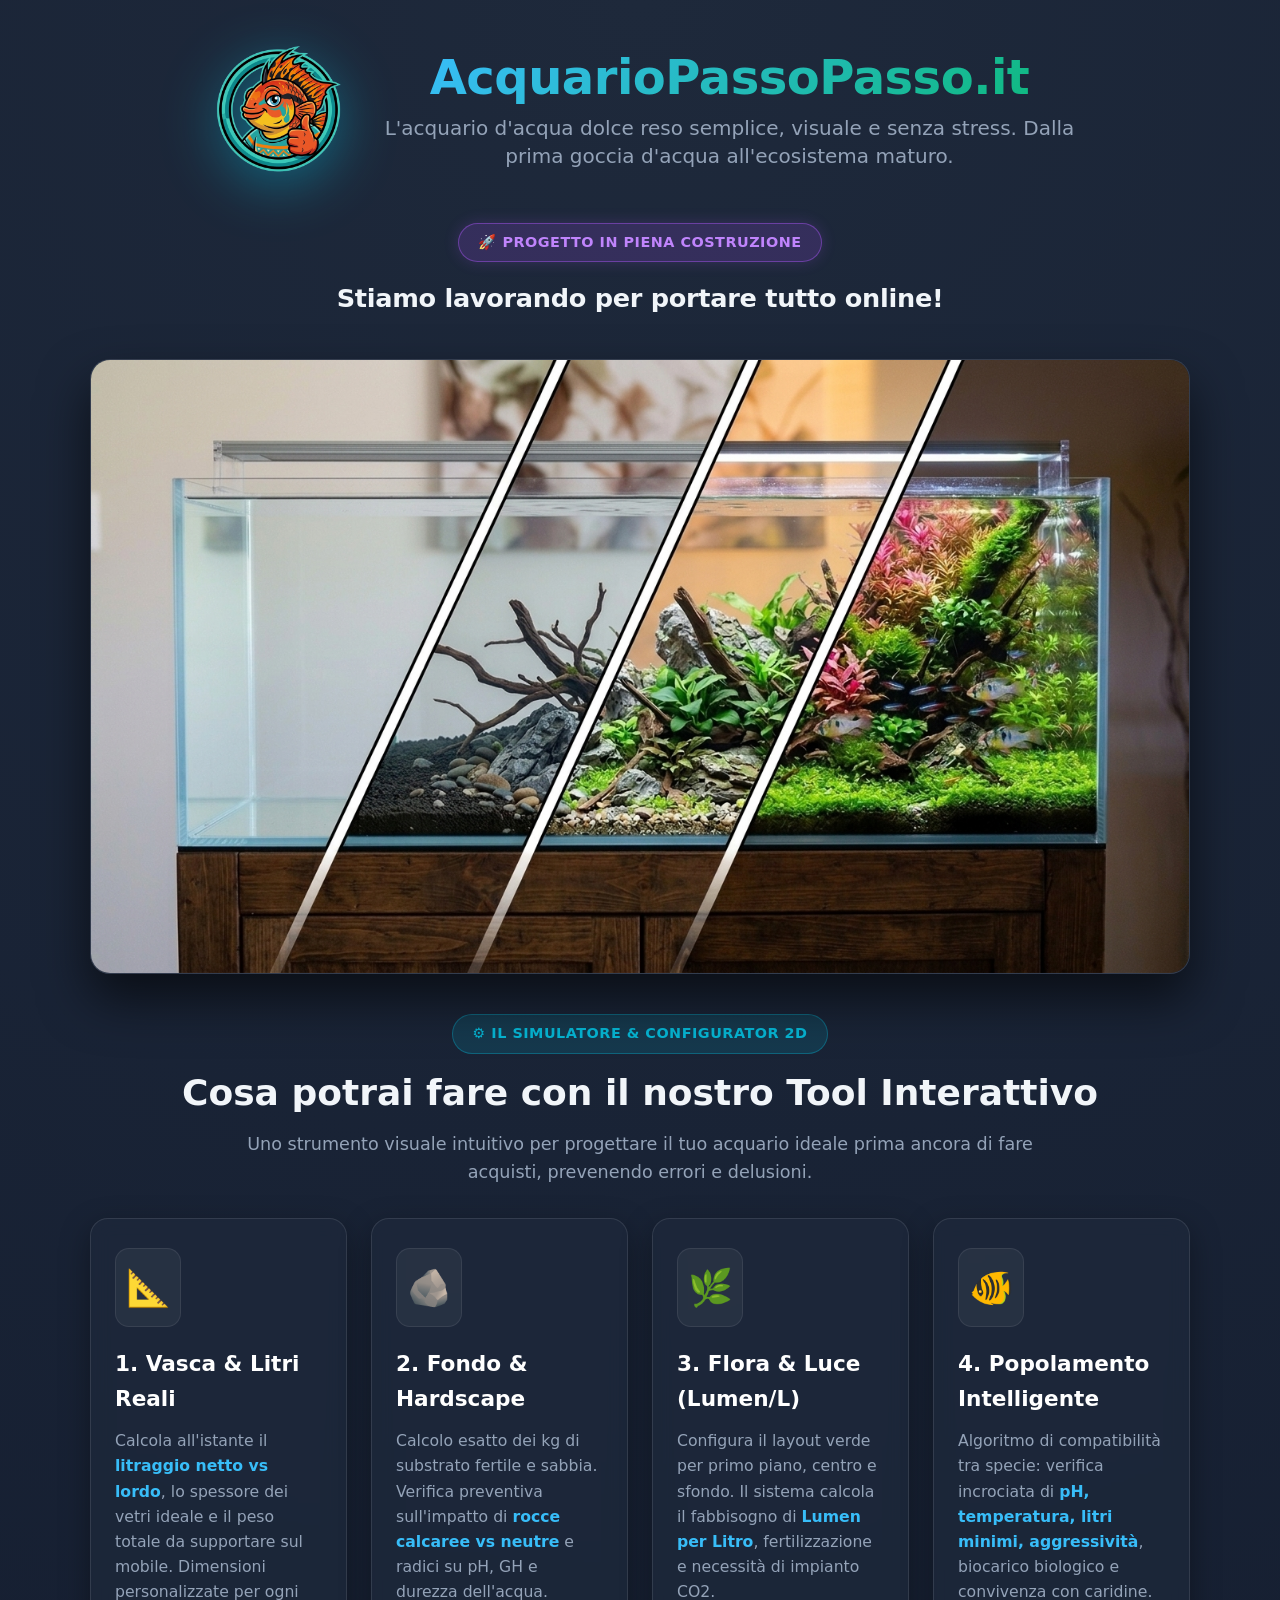
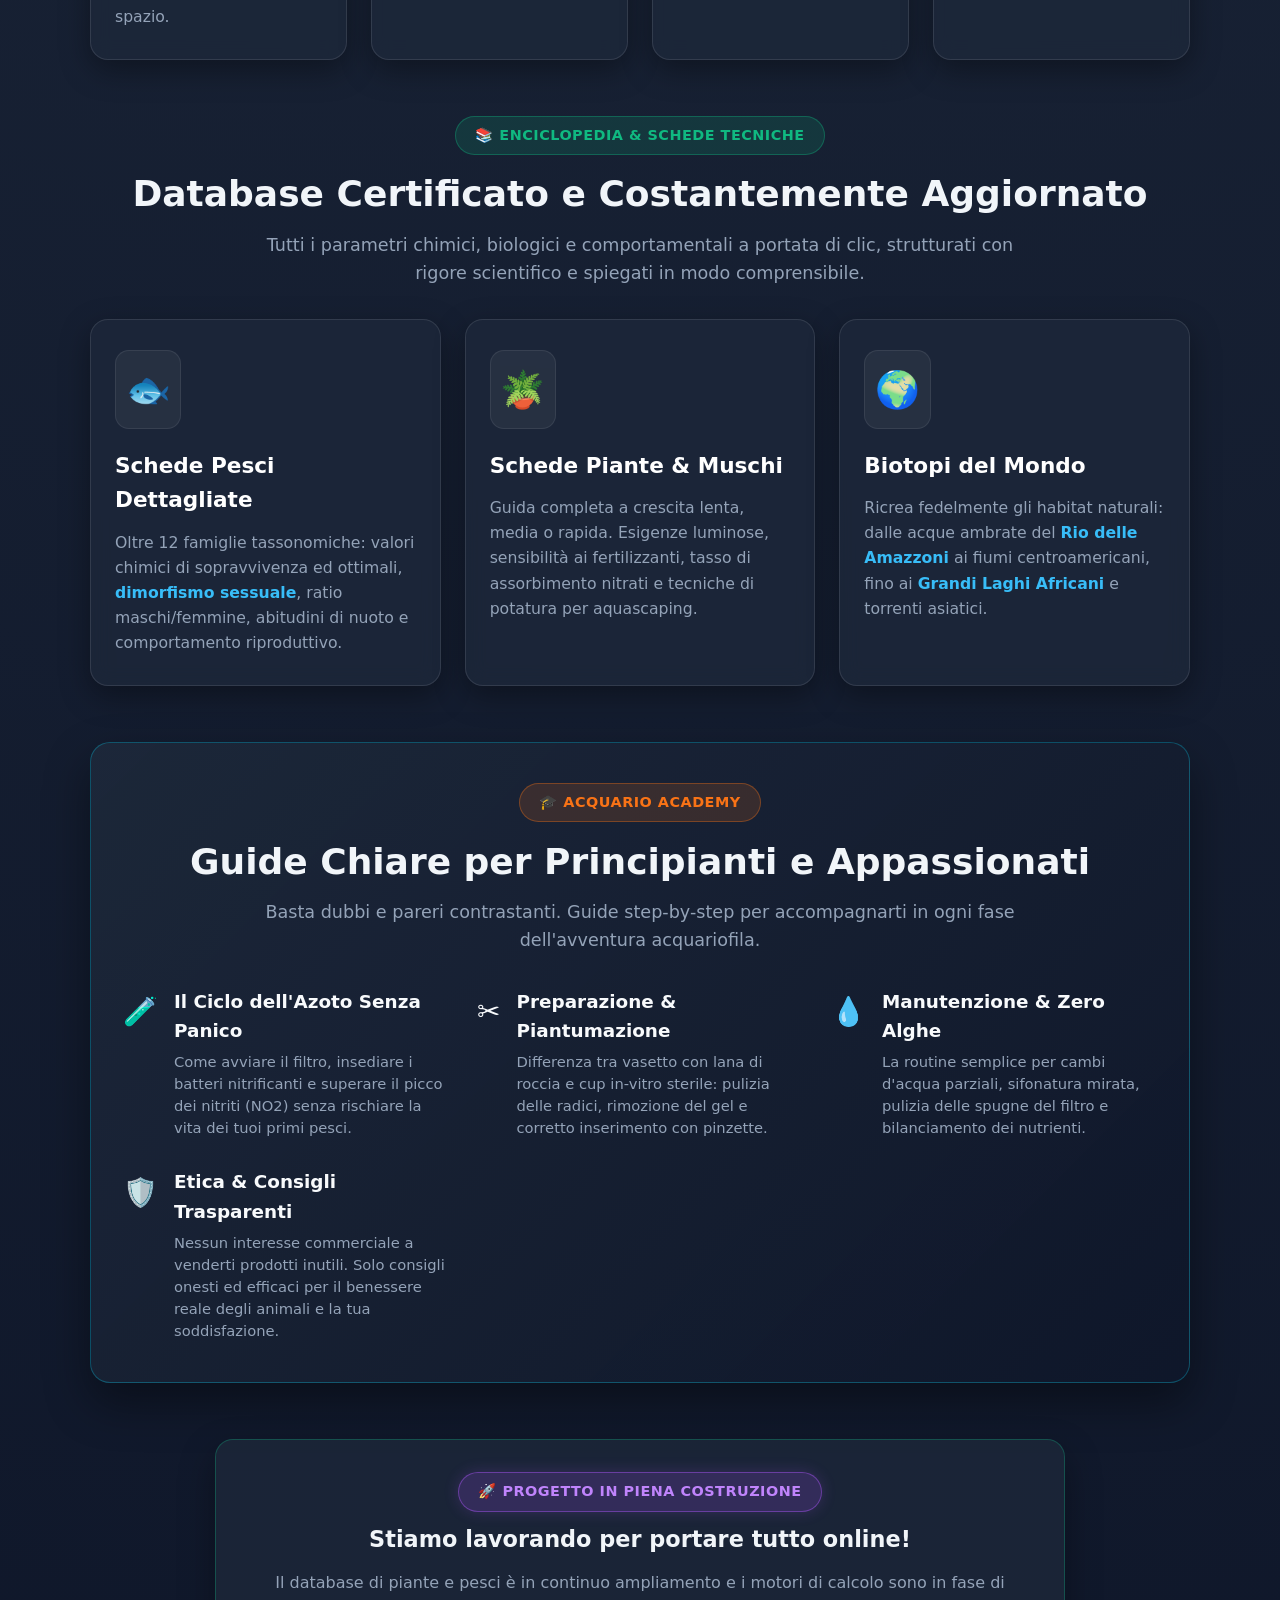
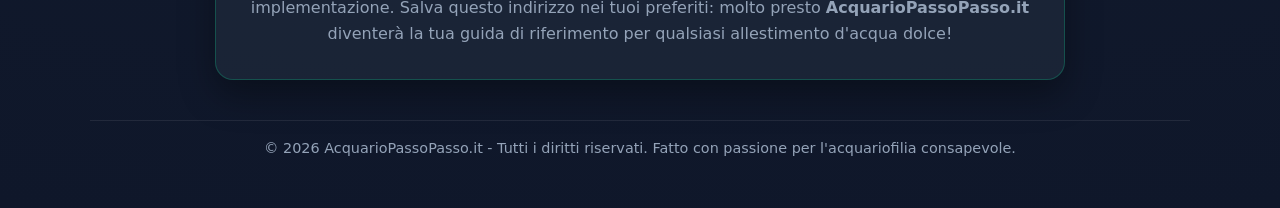
==== commit 6e97c4e7: "Add top construction notice above hero banner: index.html" ====
--- a/index.html
+++ b/index.html
@@ -47,6 +47,9 @@
       text-align: center;
       margin-bottom: 2rem;
       width: 100%;
+      display: flex;
+      flex-direction: column;
+      align-items: center;
     }
     .brand-logo-container {
       display: flex;
@@ -54,7 +57,7 @@
       align-items: center;
       justify-content: center;
       gap: 1.5rem;
-      margin-bottom: 1rem;
+      margin-bottom: 0.75rem;
       flex-wrap: wrap;
     }
     .mascot-img {
@@ -97,6 +100,20 @@
       max-width: 700px;
     }
 
+    /* Top Notice between Header and Hero */
+    .top-status-notice {
+      margin-top: 1.5rem;
+      margin-bottom: 0.5rem;
+      text-align: center;
+    }
+    .top-status-title {
+      font-size: clamp(1.2rem, 3.5vw, 1.6rem);
+      color: #f1f5f9;
+      font-weight: 800;
+      letter-spacing: -0.3px;
+      margin-top: 0.35rem;
+    }
+
     /* Hero Banner */
     .hero-banner-container {
       width: 100%;
@@ -133,7 +150,7 @@
       font-size: 0.9rem;
       font-weight: 700;
       border: 1px solid rgba(16, 185, 129, 0.35);
-      margin-bottom: 0.85rem;
+      margin-bottom: 0.65rem;
       letter-spacing: 0.5px;
       text-transform: uppercase;
     }
@@ -148,9 +165,10 @@
       border-color: rgba(6, 182, 212, 0.35);
     }
     .badge-pill.purple {
-      background: rgba(168, 85, 247, 0.15);
-      color: var(--accent-purple);
-      border-color: rgba(168, 85, 247, 0.35);
+      background: rgba(168, 85, 247, 0.18);
+      color: #c084fc;
+      border-color: rgba(168, 85, 247, 0.45);
+      box-shadow: 0 0 15px rgba(168, 85, 247, 0.2);
     }
     h2.section-title {
       font-size: clamp(1.6rem, 4vw, 2.25rem);
@@ -316,6 +334,9 @@
       }
       .mascot-img {
         width: 125px;
+      }
+      .top-status-notice {
+        margin-top: 1.2rem;
       }
       .hero-banner-container {
         border-radius: 14px;
@@ -343,6 +364,12 @@
           <p class="tagline">L'acquario d'acqua dolce reso semplice, visuale e senza stress. Dalla prima goccia d'acqua all'ecosistema maturo.</p>
         </div>
       </div>
+
+      <!-- AVVISO STATO: TRA TITOLO E BANNER -->
+      <div class="top-status-notice">
+        <span class="badge-pill purple">🚀 PROGETTO IN PIENA COSTRUZIONE</span>
+        <h2 class="top-status-title">Stiamo lavorando per portare tutto online!</h2>
+      </div>
     </header>
 
     <!-- HERO BANNER TIMELINE -->
